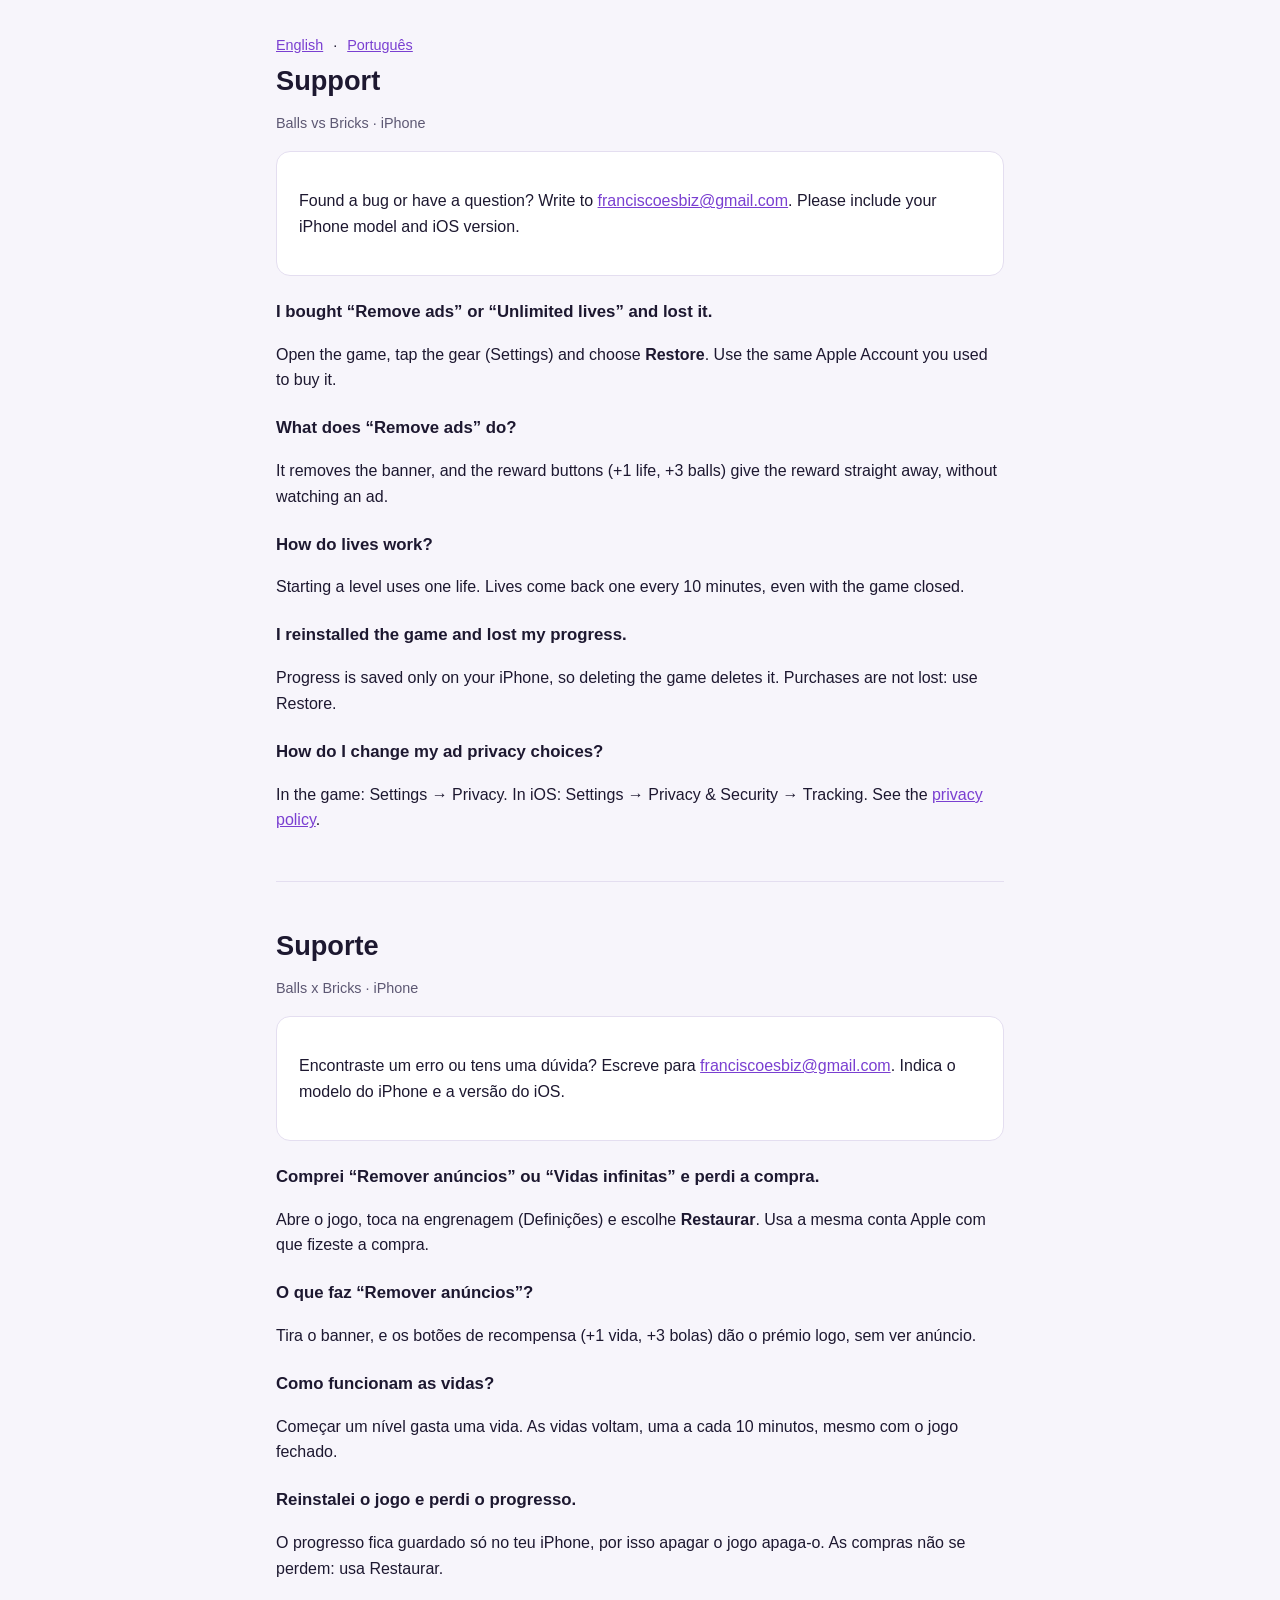
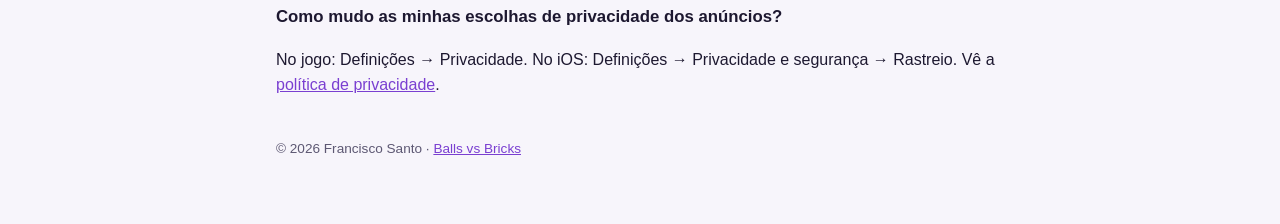
==== ballsxbricks/support.html @ ab56dfc7 "Site inicial: Balls vs Bricks (página, privacidade e suporte) Co-Authored-By: Claude Opus 5.5 <norep" ====
<!doctype html>
<html lang="en">
<head>
<meta charset="utf-8">
<meta name="viewport" content="width=device-width,initial-scale=1">
<title>Support · Balls vs Bricks</title>
<link rel="stylesheet" href="/style.css">
</head>
<body>
<main>
  <div class="lang"><a href="#en">English</a> · <a href="#pt">Português</a></div>

  <section id="en">
  <h1>Support</h1>
  <p class="dim">Balls vs Bricks · iPhone</p>
  <div class="card">
    <p>Found a bug or have a question? Write to
    <a href="mailto:franciscoesbiz@gmail.com?subject=Balls%20vs%20Bricks">franciscoesbiz@gmail.com</a>.
    Please include your iPhone model and iOS version.</p>
  </div>
  <h3>I bought “Remove ads” or “Unlimited lives” and lost it.</h3>
  <p>Open the game, tap the gear (Settings) and choose <strong>Restore</strong>. Use the same
  Apple Account you used to buy it.</p>
  <h3>What does “Remove ads” do?</h3>
  <p>It removes the banner, and the reward buttons (+1 life, +3 balls) give the reward straight
  away, without watching an ad.</p>
  <h3>How do lives work?</h3>
  <p>Starting a level uses one life. Lives come back one every 10 minutes, even with the game
  closed.</p>
  <h3>I reinstalled the game and lost my progress.</h3>
  <p>Progress is saved only on your iPhone, so deleting the game deletes it. Purchases are not
  lost: use Restore.</p>
  <h3>How do I change my ad privacy choices?</h3>
  <p>In the game: Settings → Privacy. In iOS: Settings → Privacy &amp; Security → Tracking. See the
  <a href="privacy.html">privacy policy</a>.</p>
  </section>

  <hr style="border:none;border-top:1px solid var(--line);margin:48px 0">

  <section id="pt" lang="pt">
  <h1>Suporte</h1>
  <p class="dim">Balls x Bricks · iPhone</p>
  <div class="card">
    <p>Encontraste um erro ou tens uma dúvida? Escreve para
    <a href="mailto:franciscoesbiz@gmail.com?subject=Balls%20x%20Bricks">franciscoesbiz@gmail.com</a>.
    Indica o modelo do iPhone e a versão do iOS.</p>
  </div>
  <h3>Comprei “Remover anúncios” ou “Vidas infinitas” e perdi a compra.</h3>
  <p>Abre o jogo, toca na engrenagem (Definições) e escolhe <strong>Restaurar</strong>. Usa a mesma
  conta Apple com que fizeste a compra.</p>
  <h3>O que faz “Remover anúncios”?</h3>
  <p>Tira o banner, e os botões de recompensa (+1 vida, +3 bolas) dão o prémio logo, sem ver
  anúncio.</p>
  <h3>Como funcionam as vidas?</h3>
  <p>Começar um nível gasta uma vida. As vidas voltam, uma a cada 10 minutos, mesmo com o jogo
  fechado.</p>
  <h3>Reinstalei o jogo e perdi o progresso.</h3>
  <p>O progresso fica guardado só no teu iPhone, por isso apagar o jogo apaga-o. As compras não se
  perdem: usa Restaurar.</p>
  <h3>Como mudo as minhas escolhas de privacidade dos anúncios?</h3>
  <p>No jogo: Definições → Privacidade. No iOS: Definições → Privacidade e segurança → Rastreio.
  Vê a <a href="privacy.html">política de privacidade</a>.</p>
  </section>

  <footer>© 2026 Francisco Santo · <a href="/ballsxbricks/">Balls vs Bricks</a></footer>
</main>
</body>
</html>
---- style.css ----
:root{--bg:#f7f5fb;--card:#fff;--text:#1d1830;--dim:#5d5873;--accent:#7a3fd1;--line:#e4def0;color-scheme:light}
@media (prefers-color-scheme:dark){:root{--bg:#120f1c;--card:#1c1829;--text:#f1eef8;--dim:#a9a3bd;--accent:#c19bff;--line:#2e2842;color-scheme:dark}}
*{box-sizing:border-box}
body{margin:0;background:var(--bg);color:var(--text);font:16px/1.6 -apple-system,BlinkMacSystemFont,"Segoe UI",Roboto,sans-serif}
main{max-width:760px;margin:0 auto;padding:32px 16px 64px}
header{display:flex;align-items:center;gap:14px;margin-bottom:24px}
header img{width:64px;height:64px;border-radius:14px}
h1{font-size:1.7rem;margin:0;line-height:1.2}
h2{font-size:1.25rem;margin:2rem 0 .5rem}
h3{font-size:1.05rem;margin:1.4rem 0 .3rem}
p,li{color:var(--text)}
.dim{color:var(--dim);font-size:.9rem}
.card{background:var(--card);border:1px solid var(--line);border-radius:14px;padding:20px 22px;margin:16px 0}
a{color:var(--accent)}
nav{display:flex;gap:16px;flex-wrap:wrap;margin:8px 0 0}
.lang{display:inline-flex;gap:10px;font-size:.9rem;margin-bottom:8px}
footer{margin-top:40px;color:var(--dim);font-size:.85rem}
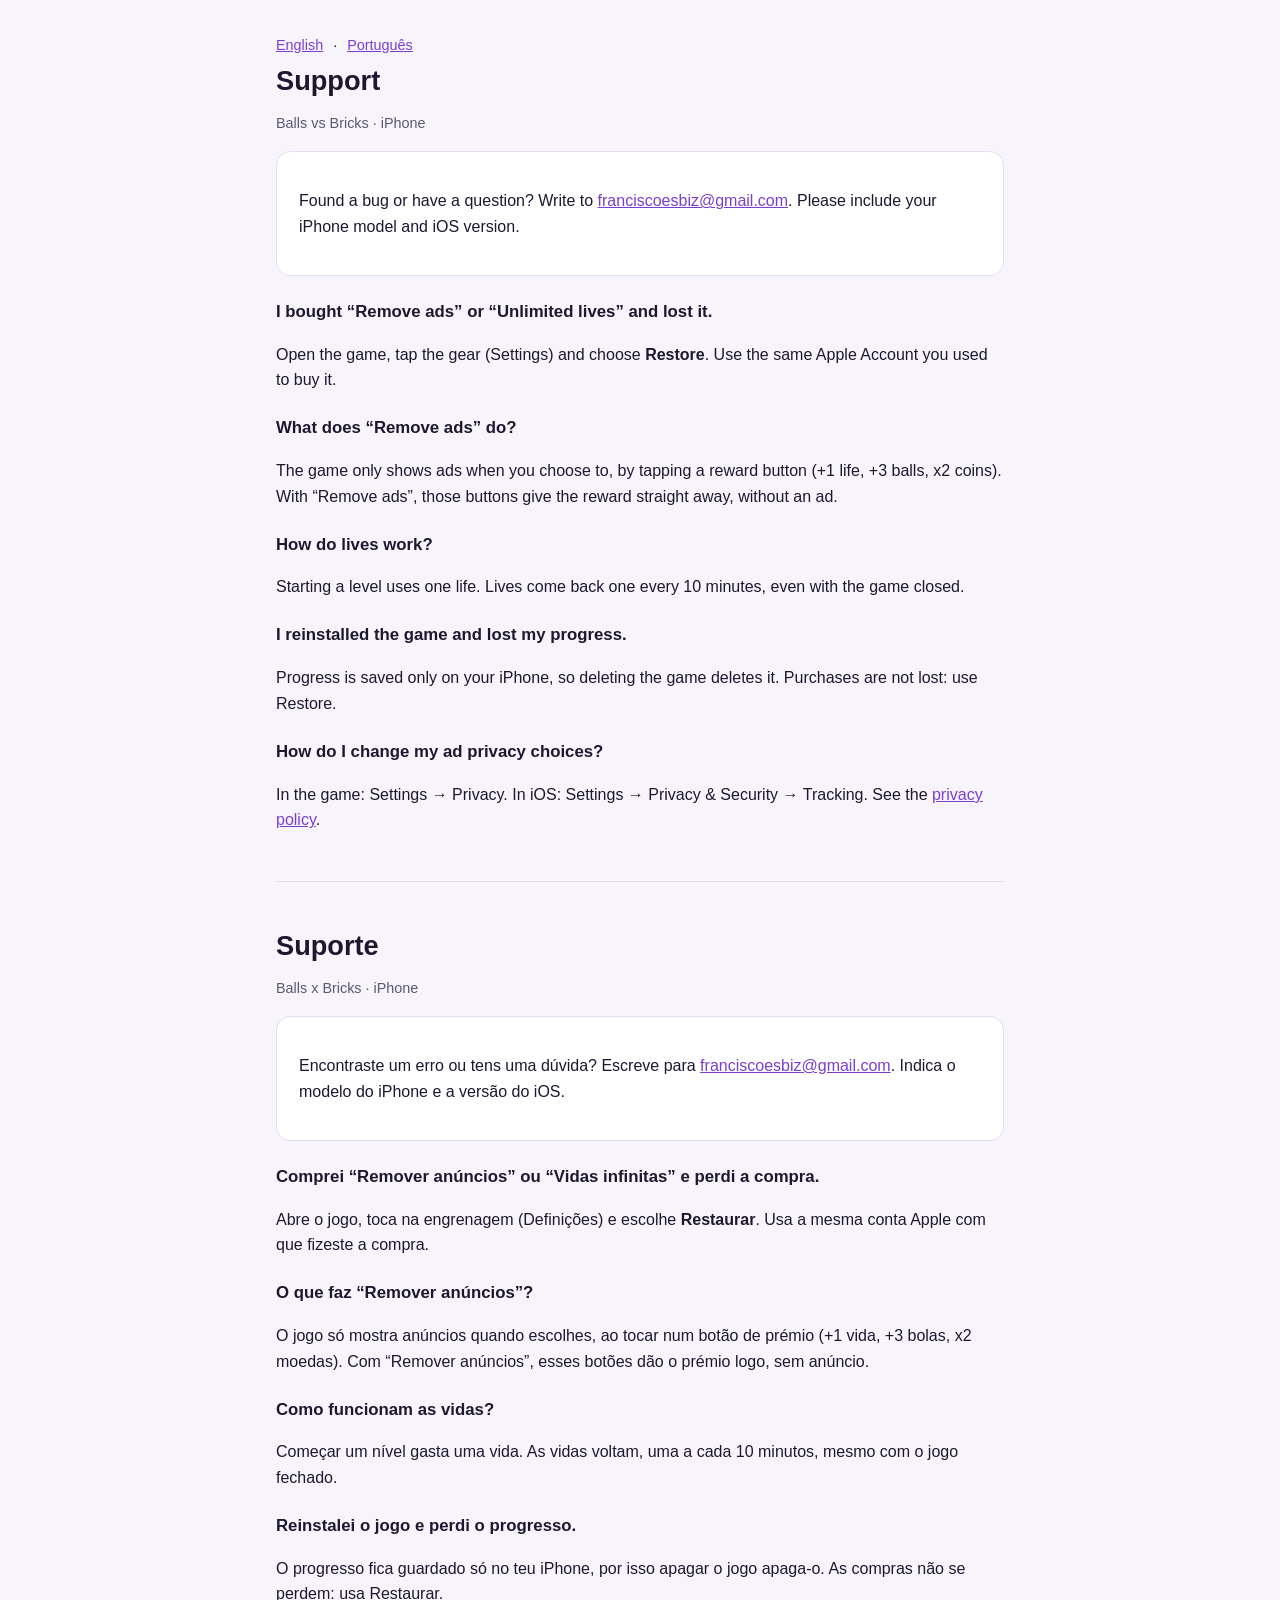
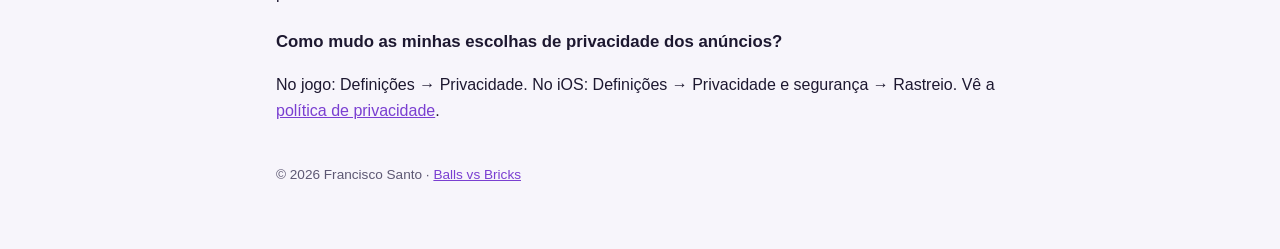
==== commit 46b0a525: "Suporte: o jogo só tem anúncios recompensados, sem banner Co-Authored-By: Claude Opus 5.5 <noreply@a" ====
--- a/ballsxbricks/support.html
+++ b/ballsxbricks/support.html
@@ -22,8 +22,8 @@
   <p>Open the game, tap the gear (Settings) and choose <strong>Restore</strong>. Use the same
   Apple Account you used to buy it.</p>
   <h3>What does “Remove ads” do?</h3>
-  <p>It removes the banner, and the reward buttons (+1 life, +3 balls) give the reward straight
-  away, without watching an ad.</p>
+  <p>The game only shows ads when you choose to, by tapping a reward button (+1 life, +3 balls,
+  x2 coins). With “Remove ads”, those buttons give the reward straight away, without an ad.</p>
   <h3>How do lives work?</h3>
   <p>Starting a level uses one life. Lives come back one every 10 minutes, even with the game
   closed.</p>
@@ -49,8 +49,8 @@
   <p>Abre o jogo, toca na engrenagem (Definições) e escolhe <strong>Restaurar</strong>. Usa a mesma
   conta Apple com que fizeste a compra.</p>
   <h3>O que faz “Remover anúncios”?</h3>
-  <p>Tira o banner, e os botões de recompensa (+1 vida, +3 bolas) dão o prémio logo, sem ver
-  anúncio.</p>
+  <p>O jogo só mostra anúncios quando escolhes, ao tocar num botão de prémio (+1 vida, +3 bolas,
+  x2 moedas). Com “Remover anúncios”, esses botões dão o prémio logo, sem anúncio.</p>
   <h3>Como funcionam as vidas?</h3>
   <p>Começar um nível gasta uma vida. As vidas voltam, uma a cada 10 minutos, mesmo com o jogo
   fechado.</p>
